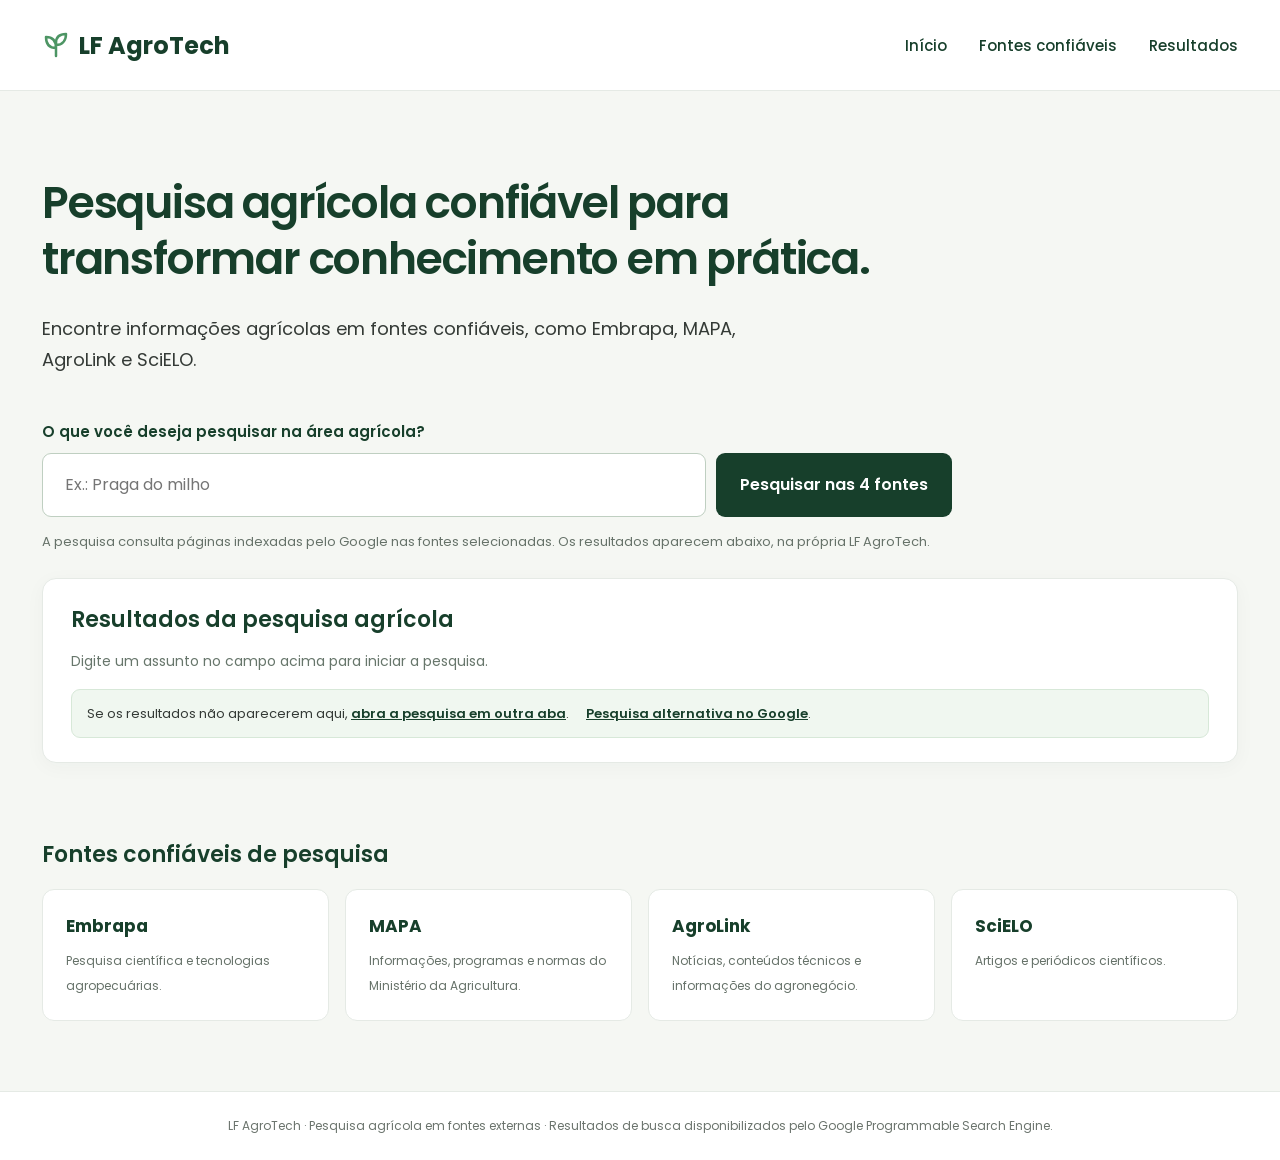
==== index.html @ a1ece93f "Rename index (1).html to index.html" ====
<!DOCTYPE html>
<html lang="pt-BR">
<head>
  <meta charset="UTF-8">
  <meta name="viewport" content="width=device-width, initial-scale=1">
  <meta name="theme-color" content="#173F2B">
  <title>LF AgroTech | Pesquisa agrícola confiável</title>
  <link rel="preconnect" href="https://fonts.googleapis.com">
  <link rel="preconnect" href="https://fonts.gstatic.com" crossorigin>
  <link href="https://fonts.googleapis.com/css2?family=Poppins:wght@400;500;600;700&display=swap" rel="stylesheet">
  <style>
    :root{--dark:#173F2B;--leaf:#4D9564;--bg:#F5F7F3;--text:#343A36;--line:#E5EAE5}
    *{box-sizing:border-box}html{scroll-behavior:smooth}body{margin:0;background:var(--bg);font-family:Poppins,Arial,sans-serif;color:var(--text)}
    button,input{font:inherit}button{cursor:pointer}a{color:var(--dark)}
    .topbar{background:#fff;border-bottom:1px solid var(--line)}.topbar-content{max-width:1260px;margin:auto;min-height:90px;padding:0 32px;display:flex;align-items:center;justify-content:space-between;gap:20px}
    .brand{text-decoration:none;font-size:24px;font-weight:700;color:var(--dark);display:flex;align-items:center;gap:9px}.brand-icon{width:28px;height:28px;fill:none;stroke:var(--leaf);stroke-width:2.5;stroke-linecap:round;stroke-linejoin:round}
    .nav{display:flex;gap:32px;font-size:15px}.nav a{text-decoration:none;font-weight:500}.nav a:hover{text-decoration:underline}
    main{max-width:1260px;margin:auto;padding:84px 32px 70px}.hero{max-width:870px}.hero h1{color:var(--dark);font-size:44px;line-height:1.27;font-weight:600;letter-spacing:-1.2px;margin:0 0 26px}.hero p{font-size:18px;line-height:1.75;margin:0 0 44px;max-width:720px}
    label{display:block;font-weight:600;color:var(--dark);font-size:15px;margin:0 0 10px}.searchform{display:flex;gap:10px;max-width:910px}.searchinput{flex:1;min-width:0;height:64px;background:#fff;border:1px solid #bfcfc1;border-radius:9px;padding:0 22px;color:var(--text);outline-offset:3px}.searchinput:focus{outline:2px solid var(--leaf)}
    .primary{border:none;background:var(--dark);color:#fff;border-radius:9px;padding:0 24px;font-weight:600;min-height:64px;white-space:nowrap}.primary:hover{background:#205a3c}
    .hint{color:#667269;font-size:13px;margin:14px 0 26px;line-height:1.65}
    .filters{margin-top:34px;display:none}.filters h2,.results h2,.sources h2{color:var(--dark);font-size:22px;font-weight:600}.filterbuttons{display:flex;gap:10px;flex-wrap:wrap;margin:14px 0 22px}
    .chip{border-radius:999px;border:1px solid var(--leaf);background:#fff;padding:9px 16px;color:var(--dark);font-size:14px;font-weight:500}.chip.selected{background:var(--dark);border-color:var(--dark);color:#fff}
    .results{display:block;background:#fff;border:1px solid var(--line);border-radius:14px;padding:24px 28px;margin-top:18px;min-height:170px;box-shadow:0 4px 20px #173f2b09}
    .results h2{margin:0 0 6px}.searched{margin:0 0 12px;color:#67766b;font-size:14px}.status{font-size:14px;color:#67766b;line-height:1.6}
    .fallback{background:#f0f7f0;border:1px solid #d7e8d8;padding:13px 15px;border-radius:9px;font-size:13px;line-height:1.65;margin-top:16px}.fallback a{font-weight:600}.fallback a + a{margin-left:14px}
    .sources{margin-top:75px}.sources h2{margin:0 0 18px}.cards{display:grid;grid-template-columns:repeat(4,minmax(0,1fr));gap:16px}.card{background:#fff;border:1px solid var(--line);border-radius:12px;padding:23px;min-height:118px}.card strong{display:block;color:var(--dark);font-size:17px;margin-bottom:8px}.card span{font-size:12px;color:#667269;line-height:1.65}
    .footer{border-top:1px solid var(--line);background:#fff;padding:25px 32px;text-align:center;font-size:12px;color:#6b746d}
    /* O campo de busca da LF AgroTech substitui o campo padrão do Google. */
    .gsc-control-cse form.gsc-search-box{display:none!important}
    .gsc-control-cse{padding:10px 0!important;border:none!important;background:#fff!important;font-family:Poppins,Arial,sans-serif!important}.gsc-webResult.gsc-result{border-bottom:1px solid var(--line)!important;padding:18px 0!important}.gs-title{font-family:Poppins,Arial,sans-serif!important}.gs-title a{color:var(--dark)!important}.gsc-cursor-page{color:var(--dark)!important}
    @media(max-width:730px){.topbar-content{padding:0 20px;min-height:70px}.brand{font-size:20px}.nav{gap:14px;font-size:12px}.nav a:nth-child(2){display:none}main{padding:65px 20px}.hero h1{font-size:31px;letter-spacing:-.5px}.hero p{font-size:15px;margin-bottom:34px}.searchform{display:block}.searchinput{width:100%;height:58px}.primary{width:100%;margin-top:10px;min-height:56px}.cards{grid-template-columns:repeat(2,minmax(0,1fr))}.results{padding:17px 14px}.filterbuttons{gap:8px}.chip{padding:8px 11px;font-size:12px}}
  </style>
  <script async src="https://cse.google.com/cse.js?cx=54bdb979c687e49ab"></script>
</head>
<body>
  <header class="topbar"><div class="topbar-content">
    <a href="#inicio" class="brand" aria-label="LF AgroTech, início">
      <svg class="brand-icon" viewBox="0 0 28 28" aria-hidden="true"><path d="M14 25V12M14 17C7 17 4 13 4 6c7 0 10 4 10 11ZM14 12c0-6 4-9 10-9 0 7-4 11-10 11"/></svg>
      LF AgroTech
    </a>
    <nav class="nav"><a href="#inicio">Início</a><a href="#fontes">Fontes confiáveis</a><a href="#resultados">Resultados</a></nav>
  </div></header>
  <main id="inicio">
    <section class="hero">
      <h1>Pesquisa agrícola confiável para transformar conhecimento em prática.</h1>
      <p>Encontre informações agrícolas em fontes confiáveis, como Embrapa, MAPA, AgroLink e SciELO.</p>
    </section>
    <section aria-label="Pesquisa agrícola">
      <form id="formBusca" class="searchform-wrap">
        <label for="consulta">O que você deseja pesquisar na área agrícola?</label>
        <div class="searchform">
          <input type="search" id="consulta" class="searchinput" name="q" placeholder="Ex.: Praga do milho" autocomplete="off" required maxlength="250">
          <button type="submit" class="primary">Pesquisar nas 4 fontes</button>
        </div>
      </form>
      <p class="hint">A pesquisa consulta páginas indexadas pelo Google nas fontes selecionadas. Os resultados aparecem abaixo, na própria LF AgroTech.</p>
    </section>
    <section class="filters" id="filtros" aria-label="Filtrar resultados por fonte">
      <h2>Filtrar resultados</h2>
      <div class="filterbuttons">
        <button type="button" class="chip selected" data-source="all" aria-pressed="true">Todas as fontes</button>
        <button type="button" class="chip" data-source="embrapa" aria-pressed="false">Embrapa</button>
        <button type="button" class="chip" data-source="mapa" aria-pressed="false">MAPA</button>
        <button type="button" class="chip" data-source="agrolink" aria-pressed="false">AgroLink</button>
        <button type="button" class="chip" data-source="scielo" aria-pressed="false">SciELO</button>
      </div>
    </section>
    <section class="results" id="resultados" aria-label="Resultados da pesquisa" aria-live="polite">
      <h2>Resultados da pesquisa agrícola</h2>
      <p class="searched" id="searched"></p>
      <p class="status" id="status">Digite um assunto no campo acima para iniciar a pesquisa.</p>
      <div class="gcse-search" data-gname="agroresults" data-autoSearchOnLoad="false" data-linkTarget="_blank"></div>
      <div class="fallback">
        Se os resultados não aparecerem aqui, <a id="abrirPesquisa" href="https://cse.google.com/cse?cx=54bdb979c687e49ab" target="_blank" rel="noopener noreferrer">abra a pesquisa em outra aba</a>.
        <a id="pesquisaAlternativa" href="https://www.google.com/search?q=agricultura" target="_blank" rel="noopener noreferrer">Pesquisa alternativa no Google</a>.
      </div>
    </section>
    <section class="sources" id="fontes">
      <h2>Fontes confiáveis de pesquisa</h2>
      <div class="cards">
        <div class="card"><strong>Embrapa</strong><span>Pesquisa científica e tecnologias agropecuárias.</span></div>
        <div class="card"><strong>MAPA</strong><span>Informações, programas e normas do Ministério da Agricultura.</span></div>
        <div class="card"><strong>AgroLink</strong><span>Notícias, conteúdos técnicos e informações do agronegócio.</span></div>
        <div class="card"><strong>SciELO</strong><span>Artigos e periódicos científicos.</span></div>
      </div>
    </section>
  </main>
  <footer class="footer">LF AgroTech · Pesquisa agrícola em fontes externas · Resultados de busca disponibilizados pelo Google Programmable Search Engine.</footer>
  <script>
    (function(){
      'use strict';
      const CX='54bdb979c687e49ab';
      const domains={all:'',embrapa:'site:embrapa.br',mapa:'site:gov.br/agricultura',agrolink:'site:agrolink.com.br',scielo:'site:scielo.br'};
      const labels={all:'Todas as fontes',embrapa:'Embrapa',mapa:'MAPA',agrolink:'AgroLink',scielo:'SciELO'};
      const input=document.getElementById('consulta'),filters=document.getElementById('filtros'),results=document.getElementById('resultados'),status=document.getElementById('status');
      let baseQuery='',selected='all';
      function query(){return baseQuery+(domains[selected]?' '+domains[selected]:'');}
      function updateLinks(){let q=query();document.getElementById('abrirPesquisa').href='https://cse.google.com/cse?cx='+encodeURIComponent(CX)+'&q='+encodeURIComponent(q);
        const sites=selected==='all'?'(site:embrapa.br OR site:gov.br/agricultura OR site:agrolink.com.br OR site:scielo.br)':domains[selected];
        document.getElementById('pesquisaAlternativa').href='https://www.google.com/search?q='+encodeURIComponent(baseQuery+' '+sites);
      }
      function getGoogleElement(){
        try {
          const api=window.google?.search?.cse?.element;
          if(!api) return null;
          const named=api.getElement('agroresults');
          if(named && typeof named.execute==='function') return named;
          const all=api.getAllElements();
          for(const item of Object.values(all||{})){
            if(item && typeof item.execute==='function') return item;
          }
          return null;
        } catch(e){return null;}
      }
      function execute(attempt){const element=getGoogleElement();
        if(element){try{element.execute(query());status.textContent='Busca enviada. Os resultados serão exibidos abaixo quando carregarem.';return;}catch(e){/* Fallback permanece disponível. */}}
        if(attempt<40){setTimeout(()=>execute(attempt+1),250);}else{status.textContent='Não foi possível carregar o componente de resultados do Google nesta página. Experimente o link de pesquisa em outra aba logo abaixo.';}
      }
      function search(){baseQuery=input.value.trim();if(!baseQuery){input.focus();return;}
        filters.style.display='block';results.style.display='block';document.getElementById('searched').textContent='Pesquisa: '+baseQuery+' · '+labels[selected];
        status.textContent='Carregando os resultados dentro da LF AgroTech...';updateLinks();execute(0);results.scrollIntoView({behavior:'smooth',block:'start'});
      }
      document.getElementById('formBusca').addEventListener('submit',e=>{e.preventDefault();selected='all';selectSource('all',false);search();});
      function selectSource(source,rerun){selected=source;document.querySelectorAll('.chip').forEach(chip=>{let active=chip.dataset.source===source;chip.classList.toggle('selected',active);chip.setAttribute('aria-pressed',String(active));});if(baseQuery&&rerun)search();}
      document.querySelectorAll('.chip').forEach(chip=>chip.addEventListener('click',()=>selectSource(chip.dataset.source,true)));
      const initial=new URLSearchParams(location.search).get('q');if(initial){input.value=initial;search();}
    })();
  </script>
</body>
</html>
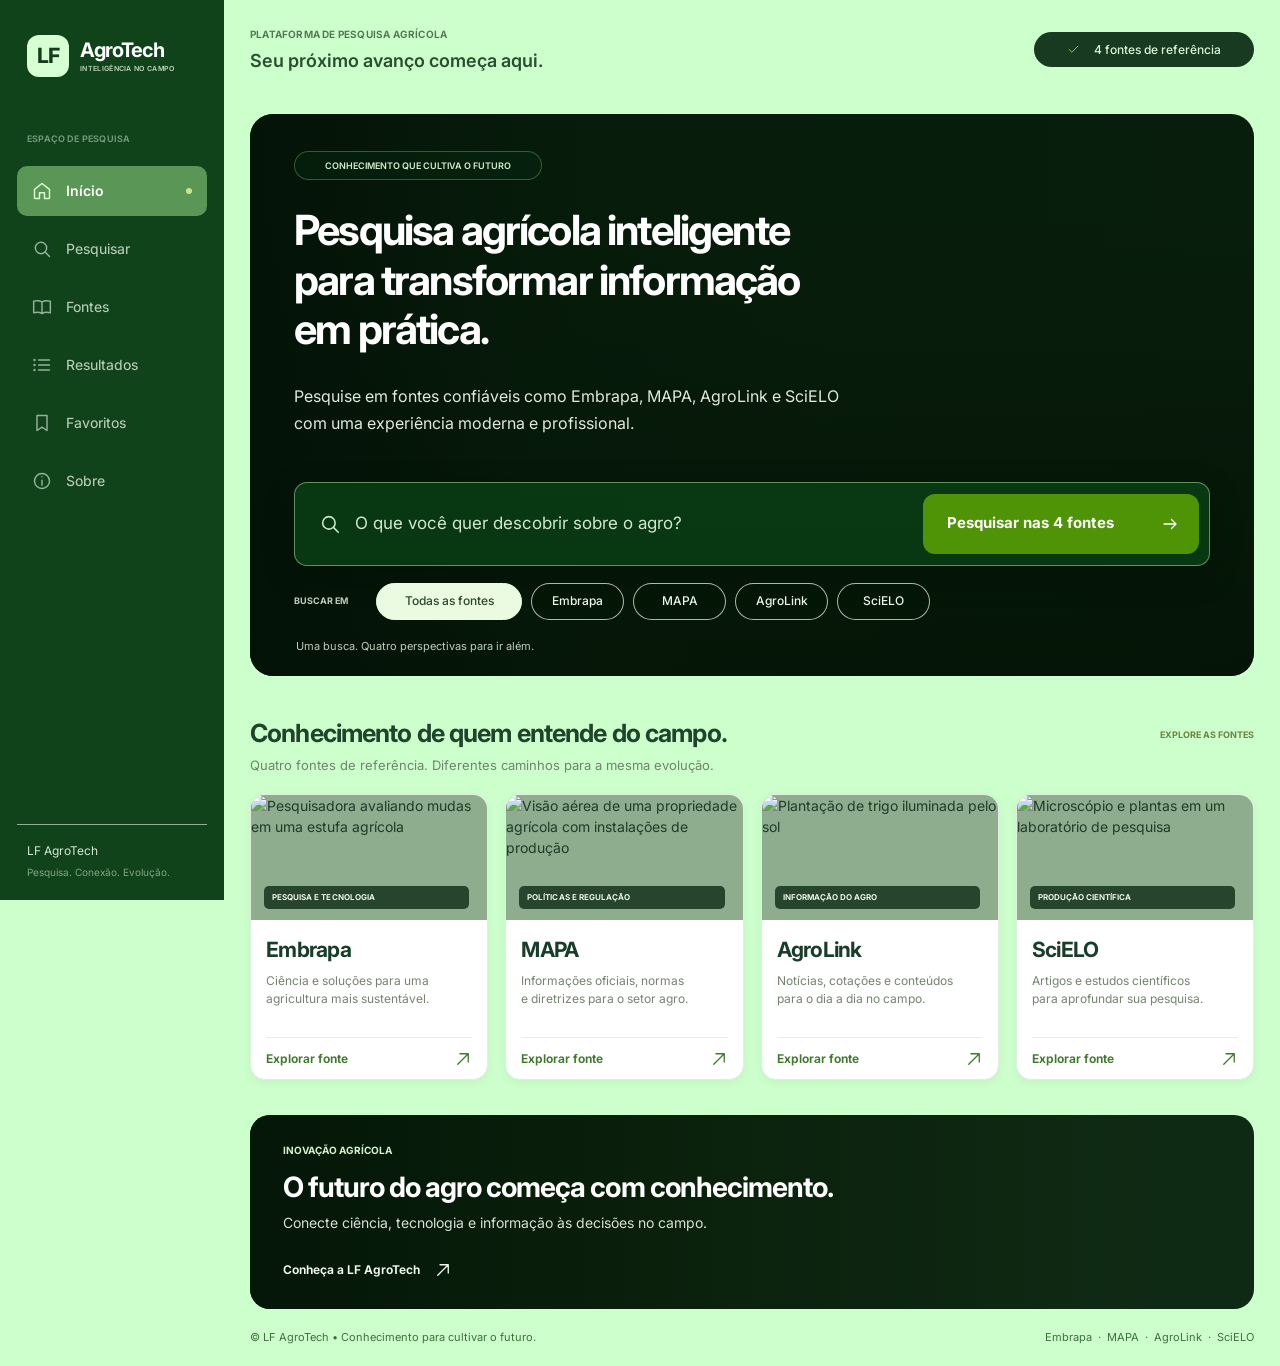
==== commit c2aabd16: "Add files via upload" ====
--- a/index.html
+++ b/index.html
@@ -3,129 +3,154 @@
 <head>
   <meta charset="UTF-8">
   <meta name="viewport" content="width=device-width, initial-scale=1">
-  <meta name="theme-color" content="#173F2B">
-  <title>LF AgroTech | Pesquisa agrícola confiável</title>
+  <meta name="theme-color" content="#11431A">
+  <meta name="description" content="LF AgroTech — Pesquisa agrícola inteligente em Embrapa, MAPA, AgroLink e SciELO.">
+  <title>LF AgroTech | Pesquisa agrícola inteligente</title>
   <link rel="preconnect" href="https://fonts.googleapis.com">
   <link rel="preconnect" href="https://fonts.gstatic.com" crossorigin>
-  <link href="https://fonts.googleapis.com/css2?family=Poppins:wght@400;500;600;700&display=swap" rel="stylesheet">
-  <style>
-    :root{--dark:#173F2B;--leaf:#4D9564;--bg:#F5F7F3;--text:#343A36;--line:#E5EAE5}
-    *{box-sizing:border-box}html{scroll-behavior:smooth}body{margin:0;background:var(--bg);font-family:Poppins,Arial,sans-serif;color:var(--text)}
-    button,input{font:inherit}button{cursor:pointer}a{color:var(--dark)}
-    .topbar{background:#fff;border-bottom:1px solid var(--line)}.topbar-content{max-width:1260px;margin:auto;min-height:90px;padding:0 32px;display:flex;align-items:center;justify-content:space-between;gap:20px}
-    .brand{text-decoration:none;font-size:24px;font-weight:700;color:var(--dark);display:flex;align-items:center;gap:9px}.brand-icon{width:28px;height:28px;fill:none;stroke:var(--leaf);stroke-width:2.5;stroke-linecap:round;stroke-linejoin:round}
-    .nav{display:flex;gap:32px;font-size:15px}.nav a{text-decoration:none;font-weight:500}.nav a:hover{text-decoration:underline}
-    main{max-width:1260px;margin:auto;padding:84px 32px 70px}.hero{max-width:870px}.hero h1{color:var(--dark);font-size:44px;line-height:1.27;font-weight:600;letter-spacing:-1.2px;margin:0 0 26px}.hero p{font-size:18px;line-height:1.75;margin:0 0 44px;max-width:720px}
-    label{display:block;font-weight:600;color:var(--dark);font-size:15px;margin:0 0 10px}.searchform{display:flex;gap:10px;max-width:910px}.searchinput{flex:1;min-width:0;height:64px;background:#fff;border:1px solid #bfcfc1;border-radius:9px;padding:0 22px;color:var(--text);outline-offset:3px}.searchinput:focus{outline:2px solid var(--leaf)}
-    .primary{border:none;background:var(--dark);color:#fff;border-radius:9px;padding:0 24px;font-weight:600;min-height:64px;white-space:nowrap}.primary:hover{background:#205a3c}
-    .hint{color:#667269;font-size:13px;margin:14px 0 26px;line-height:1.65}
-    .filters{margin-top:34px;display:none}.filters h2,.results h2,.sources h2{color:var(--dark);font-size:22px;font-weight:600}.filterbuttons{display:flex;gap:10px;flex-wrap:wrap;margin:14px 0 22px}
-    .chip{border-radius:999px;border:1px solid var(--leaf);background:#fff;padding:9px 16px;color:var(--dark);font-size:14px;font-weight:500}.chip.selected{background:var(--dark);border-color:var(--dark);color:#fff}
-    .results{display:block;background:#fff;border:1px solid var(--line);border-radius:14px;padding:24px 28px;margin-top:18px;min-height:170px;box-shadow:0 4px 20px #173f2b09}
-    .results h2{margin:0 0 6px}.searched{margin:0 0 12px;color:#67766b;font-size:14px}.status{font-size:14px;color:#67766b;line-height:1.6}
-    .fallback{background:#f0f7f0;border:1px solid #d7e8d8;padding:13px 15px;border-radius:9px;font-size:13px;line-height:1.65;margin-top:16px}.fallback a{font-weight:600}.fallback a + a{margin-left:14px}
-    .sources{margin-top:75px}.sources h2{margin:0 0 18px}.cards{display:grid;grid-template-columns:repeat(4,minmax(0,1fr));gap:16px}.card{background:#fff;border:1px solid var(--line);border-radius:12px;padding:23px;min-height:118px}.card strong{display:block;color:var(--dark);font-size:17px;margin-bottom:8px}.card span{font-size:12px;color:#667269;line-height:1.65}
-    .footer{border-top:1px solid var(--line);background:#fff;padding:25px 32px;text-align:center;font-size:12px;color:#6b746d}
-    /* O campo de busca da LF AgroTech substitui o campo padrão do Google. */
-    .gsc-control-cse form.gsc-search-box{display:none!important}
-    .gsc-control-cse{padding:10px 0!important;border:none!important;background:#fff!important;font-family:Poppins,Arial,sans-serif!important}.gsc-webResult.gsc-result{border-bottom:1px solid var(--line)!important;padding:18px 0!important}.gs-title{font-family:Poppins,Arial,sans-serif!important}.gs-title a{color:var(--dark)!important}.gsc-cursor-page{color:var(--dark)!important}
-    @media(max-width:730px){.topbar-content{padding:0 20px;min-height:70px}.brand{font-size:20px}.nav{gap:14px;font-size:12px}.nav a:nth-child(2){display:none}main{padding:65px 20px}.hero h1{font-size:31px;letter-spacing:-.5px}.hero p{font-size:15px;margin-bottom:34px}.searchform{display:block}.searchinput{width:100%;height:58px}.primary{width:100%;margin-top:10px;min-height:56px}.cards{grid-template-columns:repeat(2,minmax(0,1fr))}.results{padding:17px 14px}.filterbuttons{gap:8px}.chip{padding:8px 11px;font-size:12px}}
-  </style>
+  <link href="https://fonts.googleapis.com/css2?family=Inter:wght@400;500;600;700;800&display=swap" rel="stylesheet">
+  <link rel="stylesheet" href="style.css">
+  <script defer src="script.js"></script>
   <script async src="https://cse.google.com/cse.js?cx=54bdb979c687e49ab"></script>
 </head>
 <body>
-  <header class="topbar"><div class="topbar-content">
-    <a href="#inicio" class="brand" aria-label="LF AgroTech, início">
-      <svg class="brand-icon" viewBox="0 0 28 28" aria-hidden="true"><path d="M14 25V12M14 17C7 17 4 13 4 6c7 0 10 4 10 11ZM14 12c0-6 4-9 10-9 0 7-4 11-10 11"/></svg>
-      LF AgroTech
+  <!-- Ícones lineares, sem bibliotecas externas. -->
+  <svg aria-hidden="true" class="svg-library" xmlns="http://www.w3.org/2000/svg">
+    <symbol id="icon-house" viewBox="0 0 24 24"><path d="m3 10 9-7 9 7v10a1 1 0 0 1-1 1h-5v-7H9v7H4a1 1 0 0 1-1-1z"/></symbol>
+    <symbol id="icon-search" viewBox="0 0 24 24"><circle cx="10.8" cy="10.8" r="6.8"/><path d="m16 16 5 5"/></symbol>
+    <symbol id="icon-book" viewBox="0 0 24 24"><path d="M12 6c-3-2-6-2-10-1v14c4-1 7-1 10 1 3-2 6-2 10-1V5c-4-1-7-1-10 1zM12 6v14"/></symbol>
+    <symbol id="icon-list" viewBox="0 0 24 24"><path d="M8 6h13M8 12h13M8 18h13"/><circle cx="3" cy="6" r=".6"/><circle cx="3" cy="12" r=".6"/><circle cx="3" cy="18" r=".6"/></symbol>
+    <symbol id="icon-bookmark" viewBox="0 0 24 24"><path d="M6 3h12v18l-6-4-6 4z"/></symbol>
+    <symbol id="icon-info" viewBox="0 0 24 24"><circle cx="12" cy="12" r="9"/><path d="M12 11v6M12 7h.01"/></symbol>
+    <symbol id="icon-arrow-right" viewBox="0 0 24 24"><path d="M4 12h16m-6-6 6 6-6 6"/></symbol>
+    <symbol id="icon-arrow-diagonal" viewBox="0 0 24 24"><path d="M5 19 19 5M8 5h11v11"/></symbol>
+    <symbol id="icon-check" viewBox="0 0 24 24"><path d="m4 12 5 5L20 6"/></symbol>
+    <symbol id="icon-menu" viewBox="0 0 24 24"><path d="M4 6h16M4 12h16M4 18h16"/></symbol>
+    <symbol id="icon-close" viewBox="0 0 24 24"><path d="m5 5 14 14M19 5 5 19"/></symbol>
+  </svg>
+
+  <button class="mobile-menu-button" type="button" id="mobileMenuToggle" aria-label="Abrir menu de navegação" aria-expanded="false" aria-controls="sidebar">
+    <svg class="icon"><use href="#icon-menu"></use></svg>
+  </button>
+  <div id="sidebarBackdrop" class="sidebar-backdrop" hidden></div>
+
+  <aside class="sidebar" id="sidebar" aria-label="Navegação da LF AgroTech">
+    <a href="#inicio" class="brand" aria-label="LF AgroTech — Início">
+      <span class="brand-mark">LF</span>
+      <span class="brand-name-wrap"><strong class="brand-name">AgroTech</strong><small>INTELIGÊNCIA NO CAMPO</small></span>
     </a>
-    <nav class="nav"><a href="#inicio">Início</a><a href="#fontes">Fontes confiáveis</a><a href="#resultados">Resultados</a></nav>
-  </div></header>
-  <main id="inicio">
-    <section class="hero">
-      <h1>Pesquisa agrícola confiável para transformar conhecimento em prática.</h1>
-      <p>Encontre informações agrícolas em fontes confiáveis, como Embrapa, MAPA, AgroLink e SciELO.</p>
-    </section>
-    <section aria-label="Pesquisa agrícola">
-      <form id="formBusca" class="searchform-wrap">
-        <label for="consulta">O que você deseja pesquisar na área agrícola?</label>
-        <div class="searchform">
-          <input type="search" id="consulta" class="searchinput" name="q" placeholder="Ex.: Praga do milho" autocomplete="off" required maxlength="250">
-          <button type="submit" class="primary">Pesquisar nas 4 fontes</button>
+
+    <div class="sidebar-navigation">
+      <p class="sidebar-eyebrow">ESPAÇO DE PESQUISA</p>
+      <nav aria-label="Menu principal" class="nav-links">
+        <a class="nav-link is-active" href="#inicio" data-nav="inicio"><svg class="icon"><use href="#icon-house"></use></svg><span>Início</span><span class="nav-status-dot" aria-hidden="true"></span></a>
+        <a class="nav-link" href="#pesquisa" data-nav="pesquisa"><svg class="icon"><use href="#icon-search"></use></svg><span>Pesquisar</span></a>
+        <a class="nav-link" href="#fontes" data-nav="fontes"><svg class="icon"><use href="#icon-book"></use></svg><span>Fontes</span></a>
+        <a class="nav-link" href="#resultados" data-nav="resultados"><svg class="icon"><use href="#icon-list"></use></svg><span>Resultados</span></a>
+        <a class="nav-link" href="#favoritos" data-nav="favoritos"><svg class="icon"><use href="#icon-bookmark"></use></svg><span>Favoritos</span></a>
+        <a class="nav-link" href="#sobre" data-nav="sobre"><svg class="icon"><use href="#icon-info"></use></svg><span>Sobre</span></a>
+      </nav>
+    </div>
+
+    <div class="sidebar-bottom">
+      <div class="sidebar-message">
+        <span class="sidebar-message-tag">DA CIÊNCIA À PRÁTICA</span>
+        <strong>Conhecimento que<br>faz o campo evoluir.</strong>
+        <p>Explore fontes confiáveis<br>e encontre novos caminhos.</p>
+      </div>
+      <div class="sidebar-footer"><span>LF AgroTech</span><small>Pesquisa. Conexão. Evolução.</small></div>
+    </div>
+  </aside>
+
+  <div class="page-shell" id="inicio">
+    <header class="top-header">
+      <div class="top-heading"><span>PLATAFORMA DE PESQUISA AGRÍCOLA</span><p>Seu próximo avanço começa aqui.</p></div>
+      <div class="source-count"><svg class="icon"><use href="#icon-check"></use></svg> 4 fontes de referência</div>
+    </header>
+
+    <main>
+      <section class="hero" id="pesquisa" aria-labelledby="heroTitle">
+        <div class="hero-inner">
+          <div class="hero-copy">
+            <span class="hero-kicker">CONHECIMENTO QUE CULTIVA O FUTURO</span>
+            <h1 id="heroTitle">Pesquisa agrícola inteligente<br class="desktop-break"> para transformar informação<br class="desktop-break"> em prática.</h1>
+            <p>Pesquise em fontes confiáveis como Embrapa, MAPA, AgroLink e SciELO<br class="desktop-break"> com uma experiência moderna e profissional.</p>
+          </div>
+          <div class="hero-actions">
+            <form class="search-form" id="searchForm" role="search">
+              <svg class="icon search-icon"><use href="#icon-search"></use></svg>
+              <label class="sr-only" for="searchInput">O que você quer descobrir sobre o agro?</label>
+              <input id="searchInput" type="search" name="q" placeholder="O que você quer descobrir sobre o agro?" autocomplete="off" maxlength="250" required>
+              <button class="search-submit" type="submit"><span>Pesquisar nas 4 fontes</span><svg class="icon"><use href="#icon-arrow-right"></use></svg></button>
+            </form>
+            <div class="source-filter-row" role="group" aria-label="Pesquisar por fonte">
+              <span class="filter-label">BUSCAR EM</span>
+              <div class="source-filters">
+                <button class="source-pill is-selected" data-source="all" aria-pressed="true" type="button">Todas as fontes</button>
+                <button class="source-pill" data-source="embrapa" aria-pressed="false" type="button">Embrapa</button>
+                <button class="source-pill" data-source="mapa" aria-pressed="false" type="button">MAPA</button>
+                <button class="source-pill" data-source="agrolink" aria-pressed="false" type="button">AgroLink</button>
+                <button class="source-pill" data-source="scielo" aria-pressed="false" type="button">SciELO</button>
+              </div>
+            </div>
+            <p class="hero-footnote">Uma busca. Quatro perspectivas para ir além.</p>
+          </div>
         </div>
-      </form>
-      <p class="hint">A pesquisa consulta páginas indexadas pelo Google nas fontes selecionadas. Os resultados aparecem abaixo, na própria LF AgroTech.</p>
-    </section>
-    <section class="filters" id="filtros" aria-label="Filtrar resultados por fonte">
-      <h2>Filtrar resultados</h2>
-      <div class="filterbuttons">
-        <button type="button" class="chip selected" data-source="all" aria-pressed="true">Todas as fontes</button>
-        <button type="button" class="chip" data-source="embrapa" aria-pressed="false">Embrapa</button>
-        <button type="button" class="chip" data-source="mapa" aria-pressed="false">MAPA</button>
-        <button type="button" class="chip" data-source="agrolink" aria-pressed="false">AgroLink</button>
-        <button type="button" class="chip" data-source="scielo" aria-pressed="false">SciELO</button>
-      </div>
-    </section>
-    <section class="results" id="resultados" aria-label="Resultados da pesquisa" aria-live="polite">
-      <h2>Resultados da pesquisa agrícola</h2>
-      <p class="searched" id="searched"></p>
-      <p class="status" id="status">Digite um assunto no campo acima para iniciar a pesquisa.</p>
-      <div class="gcse-search" data-gname="agroresults" data-autoSearchOnLoad="false" data-linkTarget="_blank"></div>
-      <div class="fallback">
-        Se os resultados não aparecerem aqui, <a id="abrirPesquisa" href="https://cse.google.com/cse?cx=54bdb979c687e49ab" target="_blank" rel="noopener noreferrer">abra a pesquisa em outra aba</a>.
-        <a id="pesquisaAlternativa" href="https://www.google.com/search?q=agricultura" target="_blank" rel="noopener noreferrer">Pesquisa alternativa no Google</a>.
-      </div>
-    </section>
-    <section class="sources" id="fontes">
-      <h2>Fontes confiáveis de pesquisa</h2>
-      <div class="cards">
-        <div class="card"><strong>Embrapa</strong><span>Pesquisa científica e tecnologias agropecuárias.</span></div>
-        <div class="card"><strong>MAPA</strong><span>Informações, programas e normas do Ministério da Agricultura.</span></div>
-        <div class="card"><strong>AgroLink</strong><span>Notícias, conteúdos técnicos e informações do agronegócio.</span></div>
-        <div class="card"><strong>SciELO</strong><span>Artigos e periódicos científicos.</span></div>
-      </div>
-    </section>
-  </main>
-  <footer class="footer">LF AgroTech · Pesquisa agrícola em fontes externas · Resultados de busca disponibilizados pelo Google Programmable Search Engine.</footer>
-  <script>
-    (function(){
-      'use strict';
-      const CX='54bdb979c687e49ab';
-      const domains={all:'',embrapa:'site:embrapa.br',mapa:'site:gov.br/agricultura',agrolink:'site:agrolink.com.br',scielo:'site:scielo.br'};
-      const labels={all:'Todas as fontes',embrapa:'Embrapa',mapa:'MAPA',agrolink:'AgroLink',scielo:'SciELO'};
-      const input=document.getElementById('consulta'),filters=document.getElementById('filtros'),results=document.getElementById('resultados'),status=document.getElementById('status');
-      let baseQuery='',selected='all';
-      function query(){return baseQuery+(domains[selected]?' '+domains[selected]:'');}
-      function updateLinks(){let q=query();document.getElementById('abrirPesquisa').href='https://cse.google.com/cse?cx='+encodeURIComponent(CX)+'&q='+encodeURIComponent(q);
-        const sites=selected==='all'?'(site:embrapa.br OR site:gov.br/agricultura OR site:agrolink.com.br OR site:scielo.br)':domains[selected];
-        document.getElementById('pesquisaAlternativa').href='https://www.google.com/search?q='+encodeURIComponent(baseQuery+' '+sites);
-      }
-      function getGoogleElement(){
-        try {
-          const api=window.google?.search?.cse?.element;
-          if(!api) return null;
-          const named=api.getElement('agroresults');
-          if(named && typeof named.execute==='function') return named;
-          const all=api.getAllElements();
-          for(const item of Object.values(all||{})){
-            if(item && typeof item.execute==='function') return item;
-          }
-          return null;
-        } catch(e){return null;}
-      }
-      function execute(attempt){const element=getGoogleElement();
-        if(element){try{element.execute(query());status.textContent='Busca enviada. Os resultados serão exibidos abaixo quando carregarem.';return;}catch(e){/* Fallback permanece disponível. */}}
-        if(attempt<40){setTimeout(()=>execute(attempt+1),250);}else{status.textContent='Não foi possível carregar o componente de resultados do Google nesta página. Experimente o link de pesquisa em outra aba logo abaixo.';}
-      }
-      function search(){baseQuery=input.value.trim();if(!baseQuery){input.focus();return;}
-        filters.style.display='block';results.style.display='block';document.getElementById('searched').textContent='Pesquisa: '+baseQuery+' · '+labels[selected];
-        status.textContent='Carregando os resultados dentro da LF AgroTech...';updateLinks();execute(0);results.scrollIntoView({behavior:'smooth',block:'start'});
-      }
-      document.getElementById('formBusca').addEventListener('submit',e=>{e.preventDefault();selected='all';selectSource('all',false);search();});
-      function selectSource(source,rerun){selected=source;document.querySelectorAll('.chip').forEach(chip=>{let active=chip.dataset.source===source;chip.classList.toggle('selected',active);chip.setAttribute('aria-pressed',String(active));});if(baseQuery&&rerun)search();}
-      document.querySelectorAll('.chip').forEach(chip=>chip.addEventListener('click',()=>selectSource(chip.dataset.source,true)));
-      const initial=new URLSearchParams(location.search).get('q');if(initial){input.value=initial;search();}
-    })();
-  </script>
+      </section>
+
+      <!-- Aparece somente após uma pesquisa. A página inicial permanece como no Figma. -->
+      <section class="results-panel" id="resultados" aria-labelledby="resultHeading" hidden>
+        <div class="section-top results-heading">
+          <div><span class="section-kicker">SUA PESQUISA</span><h2 id="resultHeading">Resultados da pesquisa agrícola</h2><p id="querySummary"></p></div>
+          <button id="saveQuery" class="save-query" type="button" aria-label="Salvar pesquisa nos favoritos"><svg class="icon"><use href="#icon-bookmark"></use></svg><span>Salvar pesquisa</span></button>
+        </div>
+        <p class="search-status" id="searchStatus" role="status" aria-live="polite">Carregando resultados...</p>
+        <div class="google-results"><div class="gcse-searchresults-only" data-gname="agroresults" data-autoSearchOnLoad="false" data-linkTarget="_blank"></div></div>
+        <div class="search-alternatives">Se os resultados não aparecerem, <a id="cseExternalLink" href="https://cse.google.com/cse?cx=54bdb979c687e49ab" target="_blank" rel="noopener noreferrer">abra no Google</a> ou tente uma <a id="googleExternalLink" href="https://www.google.com/search?q=agricultura" target="_blank" rel="noopener noreferrer">pesquisa alternativa</a>.</div>
+      </section>
+
+      <section class="favorites-panel" id="favoritos" aria-labelledby="favoritesTitle" hidden>
+        <div class="section-top"><div><span class="section-kicker">CONSULTAS SALVAS</span><h2 id="favoritesTitle">Suas pesquisas favoritas</h2><p>Salvas neste navegador, neste dispositivo.</p></div></div>
+        <div class="favorites-list" id="favoritesList"></div>
+      </section>
+
+      <section class="sources-section" id="fontes" aria-labelledby="sourcesTitle">
+        <div class="section-top">
+          <div><h2 id="sourcesTitle">Conhecimento de quem entende do campo.</h2><p>Quatro fontes de referência. Diferentes caminhos para a mesma evolução.</p></div>
+          <span class="section-right">EXPLORE AS FONTES</span>
+        </div>
+        <div class="source-cards">
+          <article class="source-card">
+            <div class="source-image">
+        <img
+        src="img/embrapa.jpg"
+        alt="Pesquisadora avaliando mudas em uma estufa agrícola"
+        loading="lazy"
+            >
+            <span class="image-category">PESQUISA E TECNOLOGIA</span>
+            </div>
+            <div class="source-info"><h3>Embrapa</h3><p>Ciência e soluções para uma<br> agricultura mais sustentável.</p><button type="button" data-explore="embrapa" class="explore-link">Explorar fonte <svg class="icon"><use href="#icon-arrow-diagonal"></use></svg></button></div>
+          </article>
+          <article class="source-card">
+            <div class="source-image"><img src="img/mapa.png" alt="Visão aérea de uma propriedade agrícola com instalações de produção" loading="lazy"><span class="image-category">POLÍTICAS E REGULAÇÃO</span></div>
+            <div class="source-info"><h3>MAPA</h3><p>Informações oficiais, normas<br> e diretrizes para o setor agro.</p><button type="button" data-explore="mapa" class="explore-link">Explorar fonte <svg class="icon"><use href="#icon-arrow-diagonal"></use></svg></button></div>
+          </article>
+          <article class="source-card">
+            <div class="source-image"><img src="img/agrolink.png" alt="Plantação de trigo iluminada pelo sol" loading="lazy"><span class="image-category">INFORMAÇÃO DO AGRO</span></div>
+            <div class="source-info"><h3>AgroLink</h3><p>Notícias, cotações e conteúdos<br> para o dia a dia no campo.</p><button type="button" data-explore="agrolink" class="explore-link">Explorar fonte <svg class="icon"><use href="#icon-arrow-diagonal"></use></svg></button></div>
+          </article>
+          <article class="source-card">
+            <div class="source-image"><img src="img/scielo.png" alt="Microscópio e plantas em um laboratório de pesquisa" loading="lazy"><span class="image-category">PRODUÇÃO CIENTÍFICA</span></div>
+            <div class="source-info"><h3>SciELO</h3><p>Artigos e estudos científicos<br> para aprofundar sua pesquisa.</p><button type="button" data-explore="scielo" class="explore-link">Explorar fonte <svg class="icon"><use href="#icon-arrow-diagonal"></use></svg></button></div>
+          </article>
+        </div>
+      </section>
+
+      <section class="innovation-banner" id="sobre" aria-labelledby="innovationTitle">
+        <div class="innovation-content"><span class="innovation-kicker">INOVAÇÃO AGRÍCOLA</span><h2 id="innovationTitle">O futuro do agro começa com conhecimento.</h2><p>Conecte ciência, tecnologia e informação às decisões no campo.</p><a href="#fontes" class="innovation-link">Conheça a LF AgroTech <svg class="icon"><use href="#icon-arrow-diagonal"></use></svg></a></div>
+      </section>
+    </main>
+    <footer class="site-footer"><span>© LF AgroTech • Conhecimento para cultivar o futuro.</span><span>Embrapa&nbsp; · &nbsp;MAPA&nbsp; · &nbsp;AgroLink&nbsp; · &nbsp;SciELO</span></footer>
+  </div>
 </body>
 </html>
--- a/style.css
+++ b/style.css
@@ -0,0 +1,225 @@
+/* LF AgroTech — Reprodução da interface fornecida no Figma.
+   CSS em arquivo separado, com ajustes para desktop e celular. */
+:root {
+  --page: #cdffcd;
+  --sidebar: #11431a;
+  --sidebar-active: #5a9655;
+  --dark: #1b3d29;
+  --darkest: #0b1b0e;
+  --lime: #4f9307;
+  --muted: #718271;
+  --white: #ffffff;
+  --sidebar-width: 252px;
+  --content-gutter: 36px;
+  --content-right-gutter: 40px;
+}
+*, *::before, *::after { box-sizing: border-box; }
+html { scroll-behavior: smooth; scroll-padding-top: 24px; }
+body { margin: 0; background: var(--page); color: var(--dark); font: 400 14px/1.5 "Inter", "Segoe UI", Arial, sans-serif; -webkit-font-smoothing: antialiased; }
+a { color: inherit; }
+button,input { font: inherit; }
+button { cursor: pointer; }
+button:focus-visible, a:focus-visible, input:focus-visible { outline: 3px solid #9df172; outline-offset: 3px; }
+img { max-width: 100%; display: block; }
+[hidden] { display: none !important; }
+.svg-library,.sr-only { position: absolute; width: 1px; height: 1px; padding: 0; margin: -1px; overflow: hidden; clip: rect(0, 0, 0, 0); white-space: nowrap; border: 0; }
+.icon { display: inline-block; width: 21px; height: 21px; stroke: currentColor; fill: none; stroke-width: 1.75; stroke-linecap: round; stroke-linejoin: round; flex-shrink: 0; }
+
+/* Painel esquerdo — posição e medidas do Figma. */
+.sidebar { position: fixed; inset: 0 auto 0 0; width: var(--sidebar-width); padding: 35px 17px 20px; background: var(--sidebar); color: #d6e5d7; display: flex; flex-direction: column; z-index: 50; }
+.brand { margin: 0 10px; display: inline-flex; align-items: center; align-self: start; text-decoration: none; gap: 11px; }
+.brand-mark { width: 42px; height: 42px; display: grid; place-items: center; background: #d6ffd3; border-radius: 12px; color: #133c1a; font-size: 21px; font-weight: 750; letter-spacing: -.07em; }
+.brand-name-wrap { display: flex; flex-direction: column; line-height: 1.03; }
+.brand-name { font-size: 22px; font-weight: 700; color: white; letter-spacing: -.05em; }
+.brand-name-wrap small { margin-top: 4px; font-size: 7px; letter-spacing: .045em; font-weight: 600; color: #bfd6ba; }
+.sidebar-navigation { margin-top: 55px; }
+.sidebar-eyebrow { margin: 0 10px 20px; font-size: 9px; font-weight: 650; color: #73987d; letter-spacing: .02em; }
+.nav-links { display: flex; flex-direction: column; gap: 8px; }
+.nav-link { position: relative; width: 100%; min-height: 50px; padding: 0 15px; gap: 14px; border-radius: 10px; text-decoration: none; display: flex; align-items: center; font-size: 14px; font-weight: 450; color: #b7ccb9; transition: background .16s,color .16s; }
+.nav-link .icon { width: 20px; height: 20px; color: #94b19b; }
+.nav-link.is-active { color: white; font-weight: 600; background: var(--sidebar-active); }
+.nav-link.is-active .icon { color: #dcffd4; }
+.nav-link:hover:not(.is-active) { background: rgba(255,255,255,.09); color: white; }
+.nav-status-dot { width: 6px; height: 6px; border-radius: 50%; background: #c8e782; margin-left: auto; }
+.sidebar-bottom { margin-top: auto; display: flex; flex-direction: column; gap: 0; min-height: 618px; justify-content: space-between; }
+.sidebar-message { min-height: 178px; background: #d6ffd3; color: #214a2a; border-radius: 14px; padding: 22px 15px 20px; margin: 0 4px; }
+.sidebar-message-tag { display: block; color: #193f20; font-weight: 700; font-size: 9px; margin-bottom: 17px; }
+.sidebar-message strong { font-weight: 650; font-size: 17px; line-height: 1.4; letter-spacing: -.02em; }
+.sidebar-message p { margin: 16px 0 0; font-size: 11px; line-height: 1.55; }
+.sidebar-footer { border-top: 1px solid #8cb292; padding: 17px 10px 0; display: flex; flex-direction: column; gap: 5px; font-size: 12px; }
+.sidebar-footer small { color: #80a585; font-size: 10px; }
+.mobile-menu-button, .sidebar-backdrop { display: none; }
+
+/* Área principal. */
+.page-shell { margin-left: var(--sidebar-width); padding: 27px var(--content-right-gutter) 0 var(--content-gutter); min-height: 100vh; }
+.top-header { height: 87px; display: flex; justify-content: space-between; align-items: start; gap: 20px; }
+.top-heading > span { display: block; font-size: 10px; font-weight: 650; color: #507754; letter-spacing: .02em; }
+.top-heading > p { margin: 5px 0 0; font-weight: 600; color: #284f2f; font-size: 18px; }
+.source-count { margin-top: 5px; min-width: 220px; height: 35px; background: #173a20; color: #ddf4d9; border-radius: 40px; display: inline-flex; justify-content: center; align-items: center; gap: 14px; padding: 0 24px; font-size: 12px; font-weight: 500; }
+.source-count .icon { width: 13px; height: 13px; color: #9ccd46; }
+
+/* Abertura com a fotografia original extraída do PDF. */
+.hero { position: relative; min-height: 562px; border-radius: 23px; overflow: hidden; background: #09200d url('assets/hero.webp') center center / cover no-repeat; isolation: isolate; color: #fff; }
+.hero::before { position: absolute; content: ''; z-index: -1; inset: 0; background: linear-gradient(90deg,rgba(3,17,7,.84),rgba(5,24,9,.66) 28%,rgba(5,24,9,.38) 57%,rgba(3,18,6,.15) 100%),linear-gradient(0deg,rgba(3,15,3,.67) 0%,rgba(3,15,3,.28) 45%,transparent 83%); }
+.hero-inner { min-height: 562px; display: flex; flex-direction: column; justify-content: space-between; padding: 37px 44px 22px; }
+.hero-copy { margin-top: 0; }
+.hero-kicker { display: inline-flex; align-items: center; justify-content: center; min-width: 248px; height: 29px; border: 1px solid rgba(166,231,150,.3); background: rgba(8,45,18,.36); border-radius: 25px; font-weight: 600; font-size: 9px; color: #d0efcf; }
+.hero h1 { max-width: 750px; font-size: clamp(38px,3.03vw,46px); line-height: 1.195; letter-spacing: -.044em; font-weight: 700; margin: 26px 0 28px; text-wrap: balance; }
+.hero-copy > p { margin: 0; color: #e1e9dd; line-height: 1.65; font-size: 16px; font-weight: 400; }
+.hero-actions { max-width: 100%; }
+.search-form { background: rgba(8,60,20,.92); border: 1px solid rgba(164,223,148,.55); border-radius: 13px; padding: 10px 10px 10px 24px; height: 84px; display: flex; align-items: center; gap: 14px; box-shadow: 0 10px 32px rgba(0,10,5,.24); }
+.search-icon { width: 22px; height: 22px; color: #c8e5c4; }
+.search-form input { width: 100%; min-width: 0; border: 0; outline: none; background: transparent; color: white; font-size: 17px; flex: 1; padding: 12px 0; }
+.search-form input::placeholder { color: #d3e7d0; opacity: 1; }
+.search-form input::-webkit-search-cancel-button { cursor: pointer; filter: brightness(0) invert(1); }
+.search-submit { border: 0; flex-shrink: 0; min-width: 276px; height: 60px; border-radius: 12px; padding: 0 20px 0 24px; display: inline-flex; justify-content: space-between; align-items: center; gap: 20px; color: #fff; font-size: 15px; font-weight: 700; background: var(--lime); transition: background .2s, transform .2s; }
+.search-submit:hover { background: #60a70e; transform: translateY(-1px); }
+.search-submit .icon { width: 18px; height: 18px; }
+.source-filter-row { margin-top: 17px; display: flex; align-items: center; gap: 28px; }
+.filter-label { color: #bad0b8; font-size: 9px; font-weight: 700; white-space: nowrap; }
+.source-filters { display: flex; align-items: center; flex-wrap: wrap; gap: 9px; }
+.source-pill { min-width: 93px; min-height: 37px; border-radius: 28px; border: 1px solid rgba(231,252,225,.73); background: rgba(3,24,9,.18); color: #ecf6eb; font-size: 12px; font-weight: 500; padding: 0 18px; transition: background .2s,color .2s; }
+.source-pill:first-child { min-width: 146px; }
+.source-pill:hover { background: rgba(255,255,255,.16); }
+.source-pill.is-selected { background: #eafbe2; color: #2a472c; border-color: #eafbe2; }
+.hero-footnote { color: #bbcfb9; font-size: 11px; margin: 18px 0 0 2px; }
+
+/* Seção de resultados: aparece quando o usuário pesquisa. */
+.results-panel,.favorites-panel { margin: 37px 0 0; background: rgba(255,255,255,.92); border: 1px solid rgba(44,92,45,.13); box-shadow: 0 10px 30px rgba(10,54,14,.07); border-radius: 17px; padding: 30px 32px; }
+.results-panel h2,.favorites-panel h2 { margin: 6px 0; font-size: 26px; }
+.section-kicker { font-size: 10px; letter-spacing: .13em; font-weight: 750; color: #59813b; }
+.results-heading { margin-bottom: 12px !important; }
+.results-panel .section-top p,.favorites-panel .section-top p { margin: 8px 0; font-size: 13px; color: #6f7d6e; }
+.save-query { display: inline-flex; align-items: center; border-radius: 9px; background: #e7f6e4; color: #1d5126; border: 1px solid #c9dfc8; padding: 10px 14px; gap: 8px; font-size: 12px; font-weight: 650; }
+.save-query .icon { width: 16px; height: 16px; }
+.save-query.saved { background: #d0eec6; }
+.search-status { font-size: 12px; color: #6b7f66; min-height: 20px; margin: 8px 0 10px; }
+.google-results { min-height: 90px; overflow-wrap: anywhere; }
+.search-alternatives { padding: 13px 14px; border-radius: 9px; background: #ebf7e8; color: #496849; font-size: 12px; line-height: 1.6; }
+.search-alternatives a { color: #19521a; font-weight: 650; }
+.favorites-list { display: grid; gap: 10px; }
+.favorite-row { display: flex; align-items: center; justify-content: space-between; gap: 20px; padding: 12px 16px; border: 1px solid #d6e6d3; border-radius: 10px; }
+.favorite-row button { border: 0; background: transparent; color: #1a4a25; font-weight: 600; }
+.favorite-remove { color: #8c3b30 !important; }
+.favorite-empty { color: #6e806d; font-size: 13px; }
+
+/* Cartões originais das quatro fontes. */
+.sources-section { margin-top: 41px; }
+.section-top { display: flex; align-items: flex-start; justify-content: space-between; gap: 24px; margin-bottom: 19px; }
+.section-top h2 { margin: 0 0 6px; color: #20442b; font-size: 25px; line-height: 1.3; font-weight: 700; letter-spacing: -.035em; }
+.section-top p { color: #6c856c; margin: 0; font-size: 13px; line-height: 1.5; }
+.section-right { font-size: 9px; font-weight: 700; color: #69853e; margin-top: 11px; white-space: nowrap; }
+.source-cards { display: grid; grid-template-columns: repeat(4,minmax(0,1fr)); gap: 24px; }
+.source-card { background: var(--white); border: 1px solid #e4eee0; border-radius: 15px; overflow: hidden; min-width: 0; box-shadow: 0 3px 8px rgba(27,65,30,.06); transition: transform .2s, box-shadow .2s; }
+.source-card:hover { transform: translateY(-4px); box-shadow: 0 12px 22px rgba(27,65,30,.13); }
+.source-image { position: relative; height: 120px; overflow: hidden; background: #8eac8e; }
+.source-image img { width: 100%; height: 100%; object-fit: cover; object-position: center; }
+.image-category { position: absolute; bottom: 11px; left: 13px; right: 18px; max-width: 235px; min-height: 23px; padding: 5px 8px 4px; background: rgba(7,38,14,.76); color: #f6fff1; border-radius: 5px; font-weight: 650; font-size: 8px; letter-spacing: .005em; white-space: nowrap; }
+.source-info { padding: 17px 19px 0; }
+.source-info h3 { font-size: 23px; margin: 0 0 10px; line-height: 1.2; letter-spacing: -.035em; font-weight: 700; color: #183d29; }
+.source-info p { min-height: 48px; font-size: 13px; line-height: 1.5; color: #748470; margin: 0; }
+.explore-link { padding: 12px 0 11px; width: 100%; margin-top: 17px; background: transparent; border: 0; border-top: 1px solid #e9eee8; color: #3f792d; display: flex; align-items: center; justify-content: space-between; font-size: 12px; font-weight: 650; text-align: left; }
+.explore-link .icon { width: 18px; height: 18px; }
+.explore-link:hover { color: #1b4916; }
+
+/* Banner agrícola, com a fotografia original do Figma. */
+.innovation-banner { position: relative; isolation: isolate; border-radius: 20px; min-height: 194px; margin-top: 35px; overflow: hidden; background: #102b15 url('assets/inovacao.webp') center 47% / cover no-repeat; color: white; }
+.innovation-banner::before { position: absolute; content: ''; z-index: -1; inset: 0; background: linear-gradient(90deg,rgba(3,21,7,.94) 0%,rgba(8,28,8,.77) 37%,rgba(3,29,8,.06) 90%); }
+.innovation-content { padding: 23px 33px 22px; }
+.innovation-kicker { font-weight: 700; font-size: 10px; color: #d2f4c7; }
+.innovation-banner h2 { margin: 10px 0 6px; color: #fff; font-size: 28px; line-height: 1.3; font-weight: 700; letter-spacing: -.035em; }
+.innovation-banner p { font-size: 14px; color: #d8e1d5; margin: 0; }
+.innovation-link { margin-top: 28px; display: inline-flex; align-items: center; text-decoration: none; gap: 14px; font-size: 12px; font-weight: 650; color: #f1fcec; }
+.innovation-link .icon { width: 18px; height: 18px; }
+.innovation-link:hover { text-decoration: underline; }
+.site-footer { min-height: 57px; display: flex; justify-content: space-between; align-items: center; gap: 20px; font-size: 11px; color: #3f6e43; }
+
+/* Menu compacto e cartões responsivos. */
+@media (max-width: 1320px) {
+  :root { --sidebar-width: 224px; --content-gutter: 26px; --content-right-gutter: 26px; }
+  .brand-name { font-size: 20px; }
+  .hero h1 { font-size: clamp(35px,3.25vw,45px); }
+  .source-cards { gap: 17px; }
+  .source-image { height: 125px; }
+  .source-info { padding-left: 15px; padding-right: 15px; }
+  .source-info h3 { font-size: 21px; }
+  .source-info p { font-size: 12px; }
+}
+@media (max-width: 1020px) {
+  :root { --sidebar-width: 215px; --content-gutter: 22px; --content-right-gutter: 22px; }
+  .hero { min-height: 560px; }
+  .hero-inner { min-height: 560px; padding: 36px 30px 21px; }
+  .hero h1 { font-size: 36px; max-width: 620px; }
+  .source-cards { grid-template-columns: repeat(2,minmax(0,1fr)); gap: 18px; }
+  .source-image { height: 145px; }
+  .source-info p { font-size: 13px; }
+  .search-submit { min-width: 210px; }
+  .desktop-break { display: none; }
+  .sidebar-bottom { min-height: 410px; }
+}
+@media (max-width: 740px) {
+  :root { --content-gutter: 16px; --content-right-gutter: 16px; }
+  .page-shell { margin-left: 0; padding: 70px 16px 0; }
+  .mobile-menu-button { display: grid; position: fixed; top: 18px; left: 16px; z-index: 80; width: 40px; height: 40px; place-items: center; border: 1px solid #bfdfbb; background: #f4fff0; color: #1d5126; border-radius: 10px; }
+  .sidebar { width: min(300px,85vw); transform: translateX(-102%); transition: transform .25s ease; box-shadow: 18px 0 40px rgba(0,0,0,.2); padding-top: 76px; }
+  .sidebar.is-open { transform: translateX(0); }
+  .sidebar-backdrop:not([hidden]) { display: block; position: fixed; inset: 0; z-index: 45; background: rgba(3,18,5,.55); }
+  .top-header { min-height: 66px; height: auto; align-items: center; margin-bottom: 18px; gap: 10px; }
+  .top-heading > span { font-size: 8px; }
+  .top-heading > p { font-size: 14px; }
+  .source-count { min-width: 0; font-size: 10px; height: 30px; padding: 0 11px; gap: 6px; white-space: nowrap; }
+  .hero,.hero-inner { min-height: 620px; }
+  .hero { background-position: 57% center; }
+  .hero::before { background: linear-gradient(90deg,rgba(3,16,6,.7),rgba(4,23,6,.3)),linear-gradient(0deg,rgba(3,15,3,.7),transparent 55%); }
+  .hero-inner { padding: 26px 19px 22px; }
+  .hero-kicker { min-width: 0; padding: 0 12px; font-size: 8px; }
+  .hero h1 { font-size: clamp(29px, 8vw, 41px); line-height: 1.2; margin: 24px 0 20px; letter-spacing: -.035em; }
+  .hero-copy > p { font-size: 13px; line-height: 1.65; }
+  .search-form { min-height: 60px; height: auto; padding: 9px 10px 9px 12px; flex-wrap: wrap; gap: 5px 10px; }
+  .search-form input { font-size: 13px; width: calc(100% - 42px); flex: 1; }
+  .search-icon { width: 20px; height: 20px; }
+  .search-submit { width: 100%; height: 45px; min-width: 0; justify-content: center; font-size: 13px; }
+  .search-submit .icon { margin-left: auto; }
+  .source-filter-row { display: block; margin-top: 14px; }
+  .filter-label { display: block; margin-bottom: 8px; }
+  .source-filters { gap: 7px; }
+  .source-pill,.source-pill:first-child { min-width: 0; min-height: 32px; font-size: 10px; padding: 0 12px; }
+  .hero-footnote { margin-top: 10px; font-size: 10px; }
+  .sources-section { margin-top: 31px; }
+  .section-top { margin-bottom: 20px; }
+  .section-top h2 { font-size: 21px; }
+  .section-top p { font-size: 12px; }
+  .section-right { display: none; }
+  .source-cards { grid-template-columns: repeat(2,minmax(0,1fr)); gap: 12px; }
+  .source-image { height: 110px; }
+  .source-info { padding: 12px 12px 0; }
+  .source-info h3 { font-size: 18px; }
+  .source-info p { font-size: 11px; min-height: 67px; }
+  .source-info p br { display: none; }
+  .explore-link { font-size: 11px; margin-top: 8px; }
+  .image-category { left: 8px; right: 8px; bottom: 8px; font-size: 7px; padding: 5px 6px; }
+  .innovation-banner { min-height: 245px; margin-top: 24px; }
+  .innovation-content { padding: 24px 20px; }
+  .innovation-banner h2 { font-size: 24px; }
+  .innovation-banner p { font-size: 12px; }
+  .innovation-link { margin-top: 34px; }
+  .site-footer { padding: 16px 0; flex-direction: column; align-items: start; gap: 7px; font-size: 10px; }
+  .results-panel,.favorites-panel { padding: 19px 16px; }
+  .results-heading { flex-direction: column; }
+}
+@media (max-width: 385px) {
+  .source-count { font-size: 0; min-width: 36px; }
+  .source-count .icon { width: 18px; height: 18px; }
+  .source-cards { grid-template-columns: 1fr; }
+  .source-image { height: 145px; }
+  .source-info p { min-height: 0; }
+}
+@media (prefers-reduced-motion: reduce) { html { scroll-behavior: auto; } *,*::before,*::after { animation-duration: .01ms !important; transition-duration: .01ms !important; } }
+
+@media (max-height: 1100px) and (min-width: 1021px) { .sidebar-bottom { min-height: 370px; } }
+@media (max-height: 930px) and (min-width: 741px) { .sidebar-message { display: none; } .sidebar-bottom { min-height: 0; } }
+@media (max-width: 740px) {
+  .sidebar { overflow-y: auto; }
+  .sidebar-bottom { min-height: 0; margin-top: auto; padding-top: 32px; }
+  .sidebar-message { display: none; }
+}
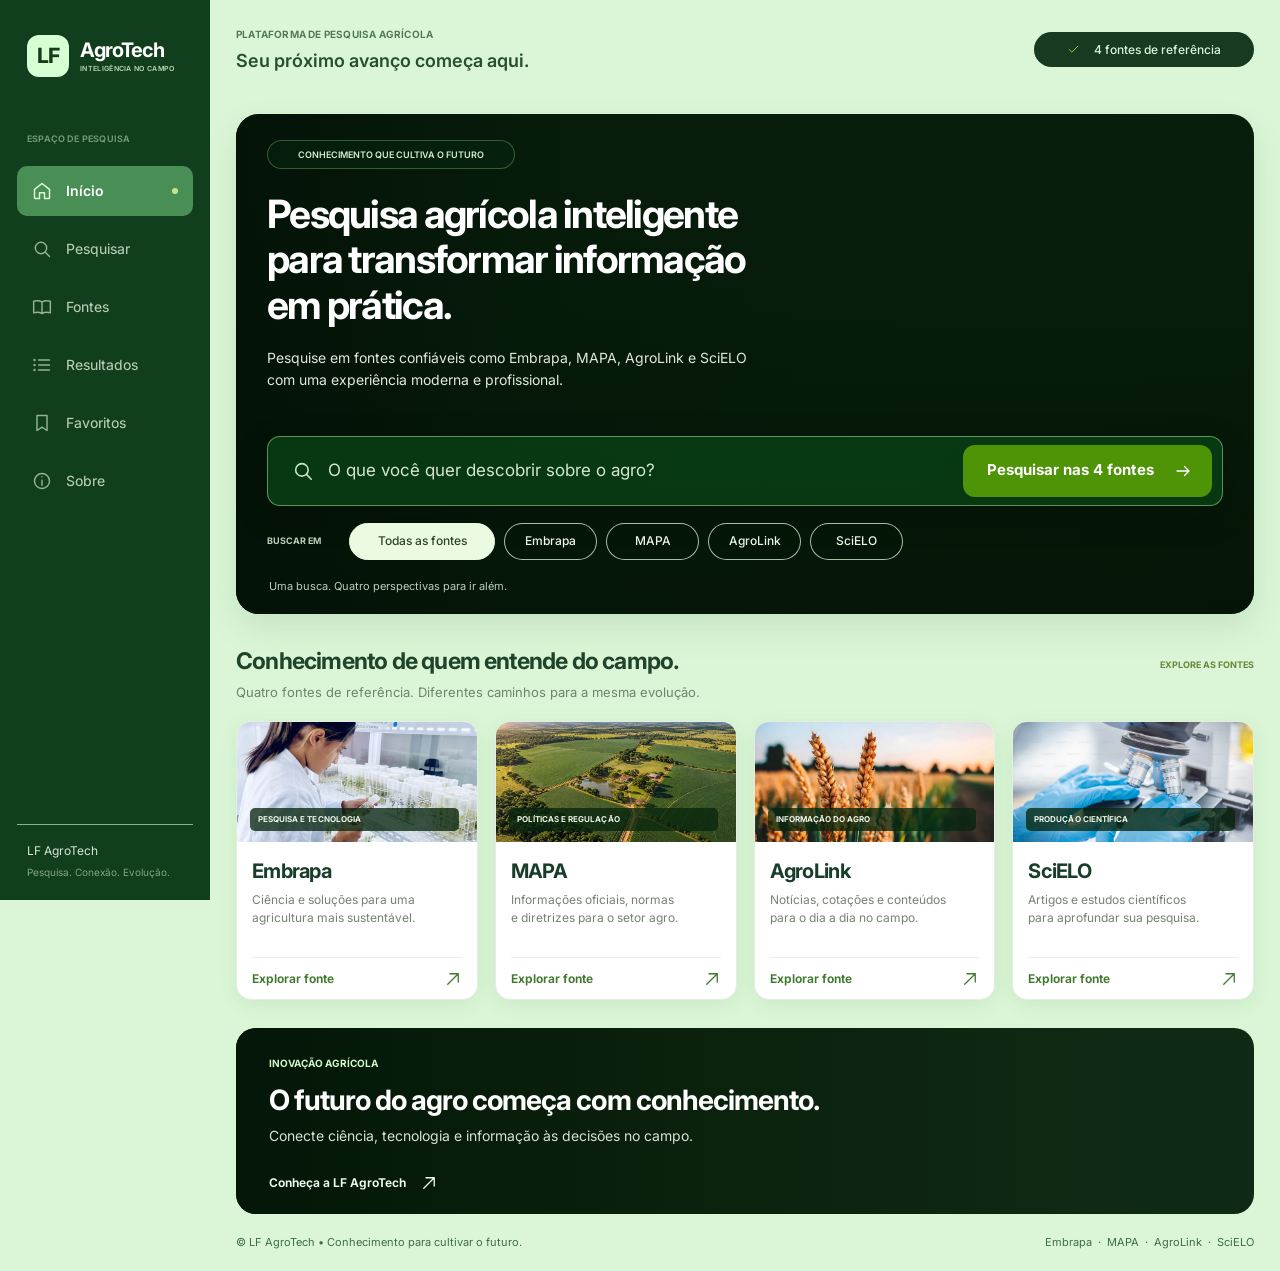
==== commit 1c32fdb9: "Add files via upload" ====
--- a/index.html
+++ b/index.html
@@ -11,7 +11,23 @@
   <link href="https://fonts.googleapis.com/css2?family=Inter:wght@400;500;600;700;800&display=swap" rel="stylesheet">
   <link rel="stylesheet" href="style.css">
   <script defer src="script.js"></script>
-  <script async src="https://cse.google.com/cse.js?cx=54bdb979c687e49ab"></script>
+  <!-- O campo de busca é o da LF AgroTech; o Google exibe somente os resultados.
+       O callback precisa ser declarado antes do carregamento de cse.js. -->
+  <script>
+    window.__gcse = {
+      parsetags: 'onload',
+      searchCallbacks: {
+        web: {
+          rendered: function (gname) {
+            if (gname !== 'agroresults') return;
+            const aviso = document.getElementById('searchStatus');
+            if (aviso) aviso.textContent = 'Resultados carregados pelo Google. Confira a origem de cada publicação.';
+          }
+        }
+      }
+    };
+  </script>
+  <script id="googleCseScript" async src="https://cse.google.com/cse.js?cx=54bdb979c687e49ab"></script>
 </head>
 <body>
   <!-- Ícones lineares, sem bibliotecas externas. -->
@@ -105,7 +121,7 @@
           <button id="saveQuery" class="save-query" type="button" aria-label="Salvar pesquisa nos favoritos"><svg class="icon"><use href="#icon-bookmark"></use></svg><span>Salvar pesquisa</span></button>
         </div>
         <p class="search-status" id="searchStatus" role="status" aria-live="polite">Carregando resultados...</p>
-        <div class="google-results"><div class="gcse-searchresults-only" data-gname="agroresults" data-autoSearchOnLoad="false" data-linkTarget="_blank"></div></div>
+        <div class="google-results"><div id="googleResults" class="gcse-searchresults-only" data-gname="agroresults" data-autoSearchOnLoad="false" data-linkTarget="_blank"></div></div>
         <div class="search-alternatives">Se os resultados não aparecerem, <a id="cseExternalLink" href="https://cse.google.com/cse?cx=54bdb979c687e49ab" target="_blank" rel="noopener noreferrer">abra no Google</a> ou tente uma <a id="googleExternalLink" href="https://www.google.com/search?q=agricultura" target="_blank" rel="noopener noreferrer">pesquisa alternativa</a>.</div>
       </section>
 
@@ -121,14 +137,7 @@
         </div>
         <div class="source-cards">
           <article class="source-card">
-            <div class="source-image">
-        <img
-        src="img/embrapa.jpg"
-        alt="Pesquisadora avaliando mudas em uma estufa agrícola"
-        loading="lazy"
-            >
-            <span class="image-category">PESQUISA E TECNOLOGIA</span>
-            </div>
+            <div class="source-image"><img src="img/embrapa.jpg" alt="Pesquisadora avaliando mudas em uma estufa agrícola" loading="lazy"><span class="image-category">PESQUISA E TECNOLOGIA</span></div>
             <div class="source-info"><h3>Embrapa</h3><p>Ciência e soluções para uma<br> agricultura mais sustentável.</p><button type="button" data-explore="embrapa" class="explore-link">Explorar fonte <svg class="icon"><use href="#icon-arrow-diagonal"></use></svg></button></div>
           </article>
           <article class="source-card">
--- a/style.css
+++ b/style.css
@@ -1,17 +1,17 @@
 /* LF AgroTech — Reprodução da interface fornecida no Figma.
    CSS em arquivo separado, com ajustes para desktop e celular. */
 :root {
-  --page: #cdffcd;
-  --sidebar: #11431a;
-  --sidebar-active: #5a9655;
+  --page: #daf6d6;
+  --sidebar: #113e1d;
+  --sidebar-active: #498e55;
   --dark: #1b3d29;
   --darkest: #0b1b0e;
   --lime: #4f9307;
   --muted: #718271;
   --white: #ffffff;
   --sidebar-width: 252px;
-  --content-gutter: 36px;
-  --content-right-gutter: 40px;
+  --content-gutter: 32px;
+  --content-right-gutter: 32px;
 }
 *, *::before, *::after { box-sizing: border-box; }
 html { scroll-behavior: smooth; scroll-padding-top: 24px; }
@@ -59,20 +59,20 @@
 .source-count .icon { width: 13px; height: 13px; color: #9ccd46; }
 
 /* Abertura com a fotografia original extraída do PDF. */
-.hero { position: relative; min-height: 562px; border-radius: 23px; overflow: hidden; background: #09200d url('assets/hero.webp') center center / cover no-repeat; isolation: isolate; color: #fff; }
+.hero { position: relative; min-height: 520px; border-radius: 23px; overflow: hidden; background: #09200d url('img/hero.jpg') center 54% / cover no-repeat; isolation: isolate; color: #fff; }
 .hero::before { position: absolute; content: ''; z-index: -1; inset: 0; background: linear-gradient(90deg,rgba(3,17,7,.84),rgba(5,24,9,.66) 28%,rgba(5,24,9,.38) 57%,rgba(3,18,6,.15) 100%),linear-gradient(0deg,rgba(3,15,3,.67) 0%,rgba(3,15,3,.28) 45%,transparent 83%); }
-.hero-inner { min-height: 562px; display: flex; flex-direction: column; justify-content: space-between; padding: 37px 44px 22px; }
+.hero-inner { min-height: 520px; display: flex; flex-direction: column; justify-content: space-between; padding: 32px 35px 22px; }
 .hero-copy { margin-top: 0; }
 .hero-kicker { display: inline-flex; align-items: center; justify-content: center; min-width: 248px; height: 29px; border: 1px solid rgba(166,231,150,.3); background: rgba(8,45,18,.36); border-radius: 25px; font-weight: 600; font-size: 9px; color: #d0efcf; }
-.hero h1 { max-width: 750px; font-size: clamp(38px,3.03vw,46px); line-height: 1.195; letter-spacing: -.044em; font-weight: 700; margin: 26px 0 28px; text-wrap: balance; }
-.hero-copy > p { margin: 0; color: #e1e9dd; line-height: 1.65; font-size: 16px; font-weight: 400; }
+.hero h1 { max-width: 750px; font-size: clamp(34px,2.85vw,42px); line-height: 1.195; letter-spacing: -.044em; font-weight: 700; margin: 22px 0 20px; text-wrap: balance; }
+.hero-copy > p { margin: 0; color: #e1e9dd; line-height: 1.6; font-size: 15px; font-weight: 400; }
 .hero-actions { max-width: 100%; }
-.search-form { background: rgba(8,60,20,.92); border: 1px solid rgba(164,223,148,.55); border-radius: 13px; padding: 10px 10px 10px 24px; height: 84px; display: flex; align-items: center; gap: 14px; box-shadow: 0 10px 32px rgba(0,10,5,.24); }
+.search-form { background: rgba(8,60,20,.92); border: 1px solid rgba(164,223,148,.55); border-radius: 13px; padding: 10px 10px 10px 24px; height: 72px; display: flex; align-items: center; gap: 14px; box-shadow: 0 10px 32px rgba(0,10,5,.24); }
 .search-icon { width: 22px; height: 22px; color: #c8e5c4; }
 .search-form input { width: 100%; min-width: 0; border: 0; outline: none; background: transparent; color: white; font-size: 17px; flex: 1; padding: 12px 0; }
 .search-form input::placeholder { color: #d3e7d0; opacity: 1; }
 .search-form input::-webkit-search-cancel-button { cursor: pointer; filter: brightness(0) invert(1); }
-.search-submit { border: 0; flex-shrink: 0; min-width: 276px; height: 60px; border-radius: 12px; padding: 0 20px 0 24px; display: inline-flex; justify-content: space-between; align-items: center; gap: 20px; color: #fff; font-size: 15px; font-weight: 700; background: var(--lime); transition: background .2s, transform .2s; }
+.search-submit { border: 0; flex-shrink: 0; min-width: 276px; height: 54px; border-radius: 12px; padding: 0 20px 0 24px; display: inline-flex; justify-content: space-between; align-items: center; gap: 20px; color: #fff; font-size: 15px; font-weight: 700; background: var(--lime); transition: background .2s, transform .2s; }
 .search-submit:hover { background: #60a70e; transform: translateY(-1px); }
 .search-submit .icon { width: 18px; height: 18px; }
 .source-filter-row { margin-top: 17px; display: flex; align-items: center; gap: 28px; }
@@ -104,26 +104,26 @@
 .favorite-empty { color: #6e806d; font-size: 13px; }
 
 /* Cartões originais das quatro fontes. */
-.sources-section { margin-top: 41px; }
+.sources-section { margin-top: 33px; }
 .section-top { display: flex; align-items: flex-start; justify-content: space-between; gap: 24px; margin-bottom: 19px; }
-.section-top h2 { margin: 0 0 6px; color: #20442b; font-size: 25px; line-height: 1.3; font-weight: 700; letter-spacing: -.035em; }
+.section-top h2 { margin: 0 0 6px; color: #20442b; font-size: 23px; line-height: 1.3; font-weight: 700; letter-spacing: -.035em; }
 .section-top p { color: #6c856c; margin: 0; font-size: 13px; line-height: 1.5; }
 .section-right { font-size: 9px; font-weight: 700; color: #69853e; margin-top: 11px; white-space: nowrap; }
-.source-cards { display: grid; grid-template-columns: repeat(4,minmax(0,1fr)); gap: 24px; }
+.source-cards { display: grid; grid-template-columns: repeat(4,minmax(0,1fr)); gap: 16px; }
 .source-card { background: var(--white); border: 1px solid #e4eee0; border-radius: 15px; overflow: hidden; min-width: 0; box-shadow: 0 3px 8px rgba(27,65,30,.06); transition: transform .2s, box-shadow .2s; }
 .source-card:hover { transform: translateY(-4px); box-shadow: 0 12px 22px rgba(27,65,30,.13); }
-.source-image { position: relative; height: 120px; overflow: hidden; background: #8eac8e; }
+.source-image { position: relative; height: 142px; overflow: hidden; background: #759876; }
 .source-image img { width: 100%; height: 100%; object-fit: cover; object-position: center; }
 .image-category { position: absolute; bottom: 11px; left: 13px; right: 18px; max-width: 235px; min-height: 23px; padding: 5px 8px 4px; background: rgba(7,38,14,.76); color: #f6fff1; border-radius: 5px; font-weight: 650; font-size: 8px; letter-spacing: .005em; white-space: nowrap; }
 .source-info { padding: 17px 19px 0; }
-.source-info h3 { font-size: 23px; margin: 0 0 10px; line-height: 1.2; letter-spacing: -.035em; font-weight: 700; color: #183d29; }
+.source-info h3 { font-size: 21px; margin: 0 0 8px; line-height: 1.2; letter-spacing: -.035em; font-weight: 700; color: #183d29; }
 .source-info p { min-height: 48px; font-size: 13px; line-height: 1.5; color: #748470; margin: 0; }
 .explore-link { padding: 12px 0 11px; width: 100%; margin-top: 17px; background: transparent; border: 0; border-top: 1px solid #e9eee8; color: #3f792d; display: flex; align-items: center; justify-content: space-between; font-size: 12px; font-weight: 650; text-align: left; }
 .explore-link .icon { width: 18px; height: 18px; }
 .explore-link:hover { color: #1b4916; }
 
 /* Banner agrícola, com a fotografia original do Figma. */
-.innovation-banner { position: relative; isolation: isolate; border-radius: 20px; min-height: 194px; margin-top: 35px; overflow: hidden; background: #102b15 url('assets/inovacao.webp') center 47% / cover no-repeat; color: white; }
+.innovation-banner { position: relative; isolation: isolate; border-radius: 20px; min-height: 180px; margin-top: 28px; overflow: hidden; background: #102b15 url('img/inovacao.jpg') center 47% / cover no-repeat; color: white; }
 .innovation-banner::before { position: absolute; content: ''; z-index: -1; inset: 0; background: linear-gradient(90deg,rgba(3,21,7,.94) 0%,rgba(8,28,8,.77) 37%,rgba(3,29,8,.06) 90%); }
 .innovation-content { padding: 23px 33px 22px; }
 .innovation-kicker { font-weight: 700; font-size: 10px; color: #d2f4c7; }
@@ -136,13 +136,13 @@
 
 /* Menu compacto e cartões responsivos. */
 @media (max-width: 1320px) {
-  :root { --sidebar-width: 224px; --content-gutter: 26px; --content-right-gutter: 26px; }
+  :root { --sidebar-width: 210px; --content-gutter: 26px; --content-right-gutter: 26px; }
   .brand-name { font-size: 20px; }
-  .hero h1 { font-size: clamp(35px,3.25vw,45px); }
+  .hero h1 { font-size: clamp(32px,3.05vw,40px); }
   .source-cards { gap: 17px; }
   .source-image { height: 125px; }
   .source-info { padding-left: 15px; padding-right: 15px; }
-  .source-info h3 { font-size: 21px; }
+  .source-info h3 { font-size: 20px; }
   .source-info p { font-size: 12px; }
 }
 @media (max-width: 1020px) {
@@ -223,3 +223,59 @@
   .sidebar-bottom { min-height: 0; margin-top: auto; padding-top: 32px; }
   .sidebar-message { display: none; }
 }
+
+/* Ajustes de acabamento: a fotografia é parte principal da identidade Figma. */
+.hero { box-shadow: 0 14px 34px rgba(18,62,22,.10); }
+.source-card { box-shadow: 0 5px 20px rgba(31,72,37,.08); }
+.source-image img { object-position: center center; transition: transform .35s ease; }
+.source-card:hover .source-image img { transform: scale(1.045); }
+.source-info { min-height: 157px; display: flex; flex-direction: column; }
+.source-info .explore-link { margin-top: auto; }
+@media (max-width: 1320px) and (min-width: 1021px) {
+  .hero,.hero-inner { min-height: 500px; }
+  .hero-inner { padding: 26px 31px 20px; }
+  .hero h1 { max-width: 650px; line-height: 1.16; }
+  .hero-copy > p { font-size: 14px; }
+  .search-form { height: 70px; }
+  .search-submit { min-width: 236px; height: 52px; }
+  .source-image { height: 120px; }
+}
+@media (max-width: 740px) {
+  .hero, .hero-inner { min-height: 610px; }
+  .hero-inner { padding: 28px 20px 23px; }
+  .hero h1 { font-size: clamp(29px, 7.6vw, 39px); line-height: 1.19; }
+  .source-info { min-height: 170px; }
+  .source-image { height: 120px; }
+}
+@media (max-width: 385px) {
+  .source-info { min-height: 130px; }
+  .source-image { height: 170px; }
+}
+
+/* Integração do Google Programmable Search ao painel de resultados. */
+.google-results .gsc-control-cse,
+.google-results .gsc-control-wrapper-cse {
+  padding: 0 !important;
+  border: 0 !important;
+  background: transparent !important;
+  font-family: "Inter", "Segoe UI", sans-serif !important;
+}
+.google-results .gsc-webResult.gsc-result,
+.google-results .gsc-results .gsc-imageResult {
+  padding: 16px 8px !important;
+  border-bottom: 1px solid #e0ebe0 !important;
+  background: transparent !important;
+}
+.google-results .gs-title, .google-results .gs-title * {
+  color: #214c2d !important;
+  text-decoration: none !important;
+}
+.google-results .gs-title:hover, .google-results .gs-title:hover * {
+  text-decoration: underline !important;
+}
+.google-results .gsc-url-top, .google-results .gs-visibleUrl {
+  color: #4b7c49 !important;
+}
+.google-results .gsc-results .gsc-cursor-box .gsc-cursor-page {
+  color: #326b2e !important;
+}
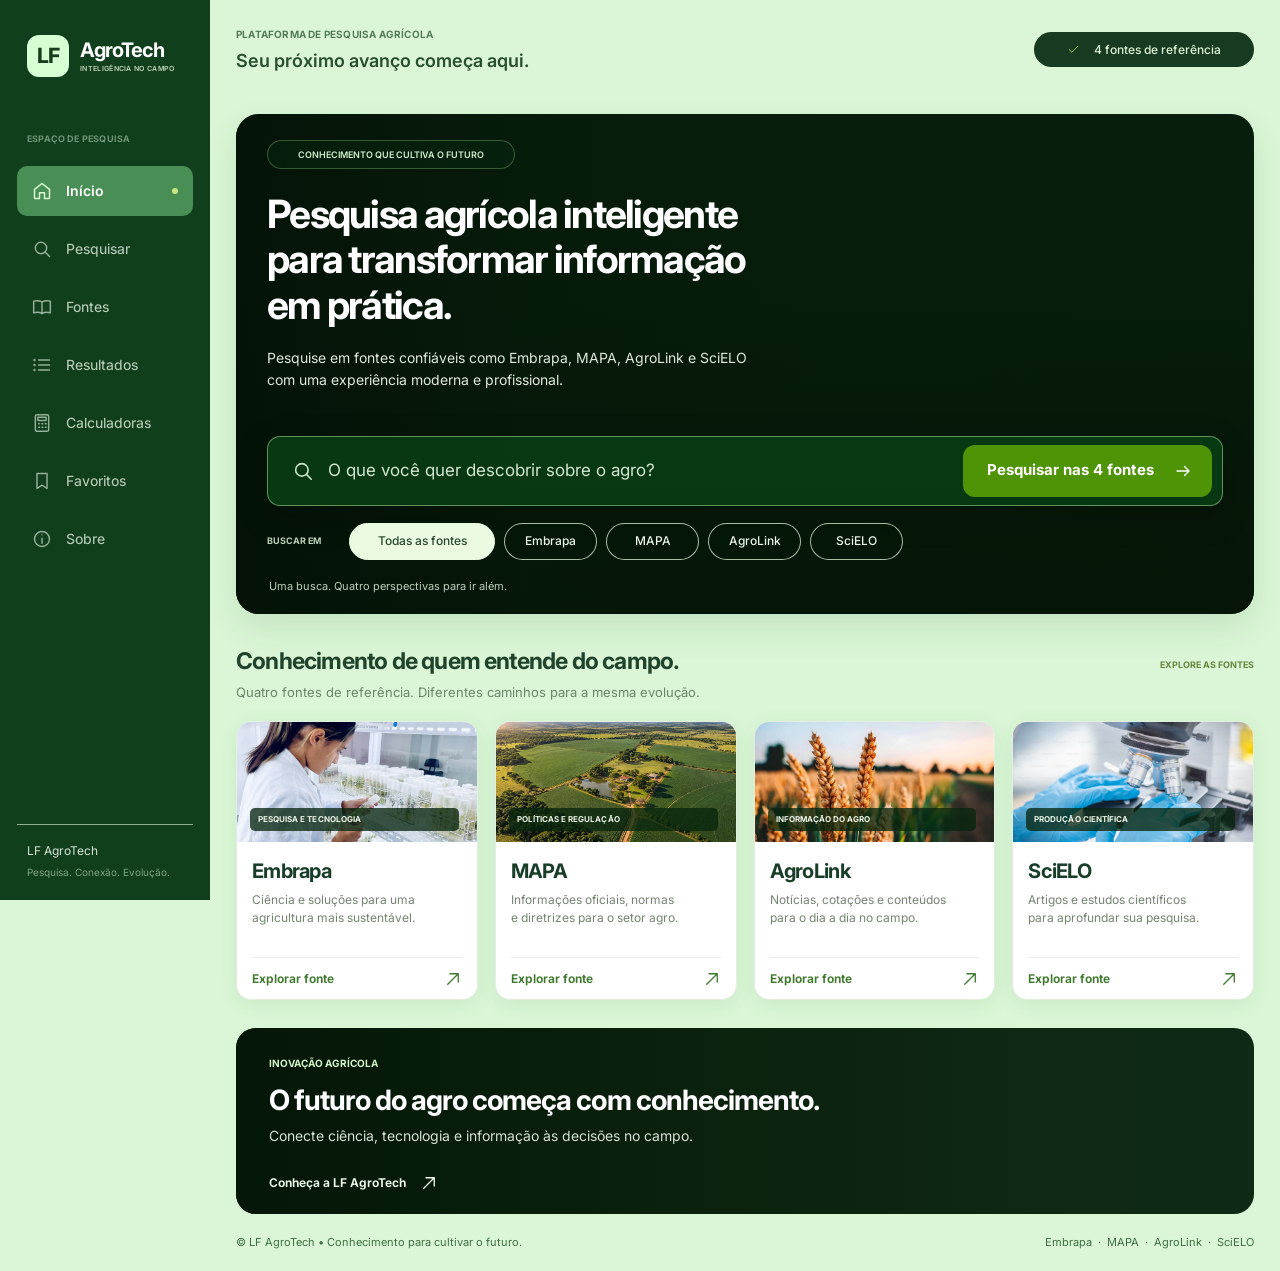
==== commit 495d91e1: "Add files via upload" ====
--- a/index.html
+++ b/index.html
@@ -36,6 +36,7 @@
     <symbol id="icon-search" viewBox="0 0 24 24"><circle cx="10.8" cy="10.8" r="6.8"/><path d="m16 16 5 5"/></symbol>
     <symbol id="icon-book" viewBox="0 0 24 24"><path d="M12 6c-3-2-6-2-10-1v14c4-1 7-1 10 1 3-2 6-2 10-1V5c-4-1-7-1-10 1zM12 6v14"/></symbol>
     <symbol id="icon-list" viewBox="0 0 24 24"><path d="M8 6h13M8 12h13M8 18h13"/><circle cx="3" cy="6" r=".6"/><circle cx="3" cy="12" r=".6"/><circle cx="3" cy="18" r=".6"/></symbol>
+    <symbol id="icon-calculator" viewBox="0 0 24 24"><rect x="4" y="2" width="16" height="20" rx="2"/><rect x="7" y="5" width="10" height="4" rx=".5"/><path d="M8 13h1M12 13h1M16 13h1M8 17h1M12 17h1M16 17h1"/></symbol>
     <symbol id="icon-bookmark" viewBox="0 0 24 24"><path d="M6 3h12v18l-6-4-6 4z"/></symbol>
     <symbol id="icon-info" viewBox="0 0 24 24"><circle cx="12" cy="12" r="9"/><path d="M12 11v6M12 7h.01"/></symbol>
     <symbol id="icon-arrow-right" viewBox="0 0 24 24"><path d="M4 12h16m-6-6 6 6-6 6"/></symbol>
@@ -63,6 +64,7 @@
         <a class="nav-link" href="#pesquisa" data-nav="pesquisa"><svg class="icon"><use href="#icon-search"></use></svg><span>Pesquisar</span></a>
         <a class="nav-link" href="#fontes" data-nav="fontes"><svg class="icon"><use href="#icon-book"></use></svg><span>Fontes</span></a>
         <a class="nav-link" href="#resultados" data-nav="resultados"><svg class="icon"><use href="#icon-list"></use></svg><span>Resultados</span></a>
+        <a class="nav-link" href="calculadoras.html" data-nav="calculadoras"><svg class="icon"><use href="#icon-calculator"></use></svg><span>Calculadoras</span></a>
         <a class="nav-link" href="#favoritos" data-nav="favoritos"><svg class="icon"><use href="#icon-bookmark"></use></svg><span>Favoritos</span></a>
         <a class="nav-link" href="#sobre" data-nav="sobre"><svg class="icon"><use href="#icon-info"></use></svg><span>Sobre</span></a>
       </nav>
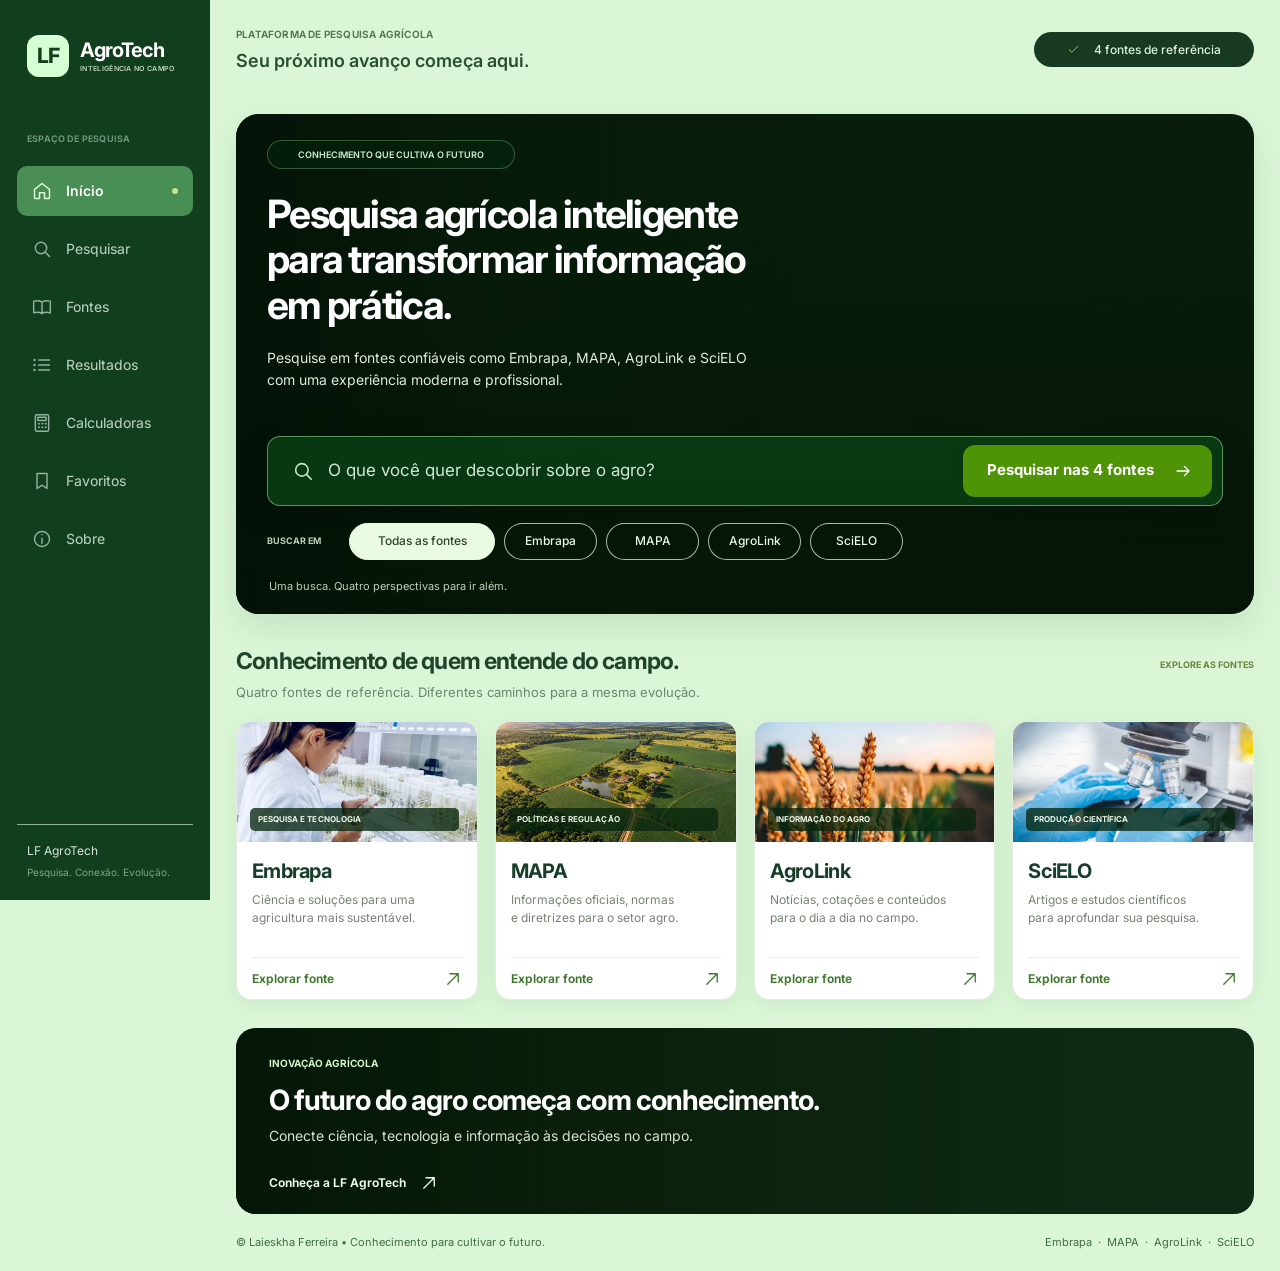
==== commit 25789306: "Update index.html" ====
--- a/index.html
+++ b/index.html
@@ -161,7 +161,7 @@
         <div class="innovation-content"><span class="innovation-kicker">INOVAÇÃO AGRÍCOLA</span><h2 id="innovationTitle">O futuro do agro começa com conhecimento.</h2><p>Conecte ciência, tecnologia e informação às decisões no campo.</p><a href="#fontes" class="innovation-link">Conheça a LF AgroTech <svg class="icon"><use href="#icon-arrow-diagonal"></use></svg></a></div>
       </section>
     </main>
-    <footer class="site-footer"><span>© LF AgroTech • Conhecimento para cultivar o futuro.</span><span>Embrapa&nbsp; · &nbsp;MAPA&nbsp; · &nbsp;AgroLink&nbsp; · &nbsp;SciELO</span></footer>
+    <footer class="site-footer"><span>© Laieskha Ferreira • Conhecimento para cultivar o futuro.</span><span>Embrapa&nbsp; · &nbsp;MAPA&nbsp; · &nbsp;AgroLink&nbsp; · &nbsp;SciELO</span></footer>
   </div>
 </body>
 </html>
